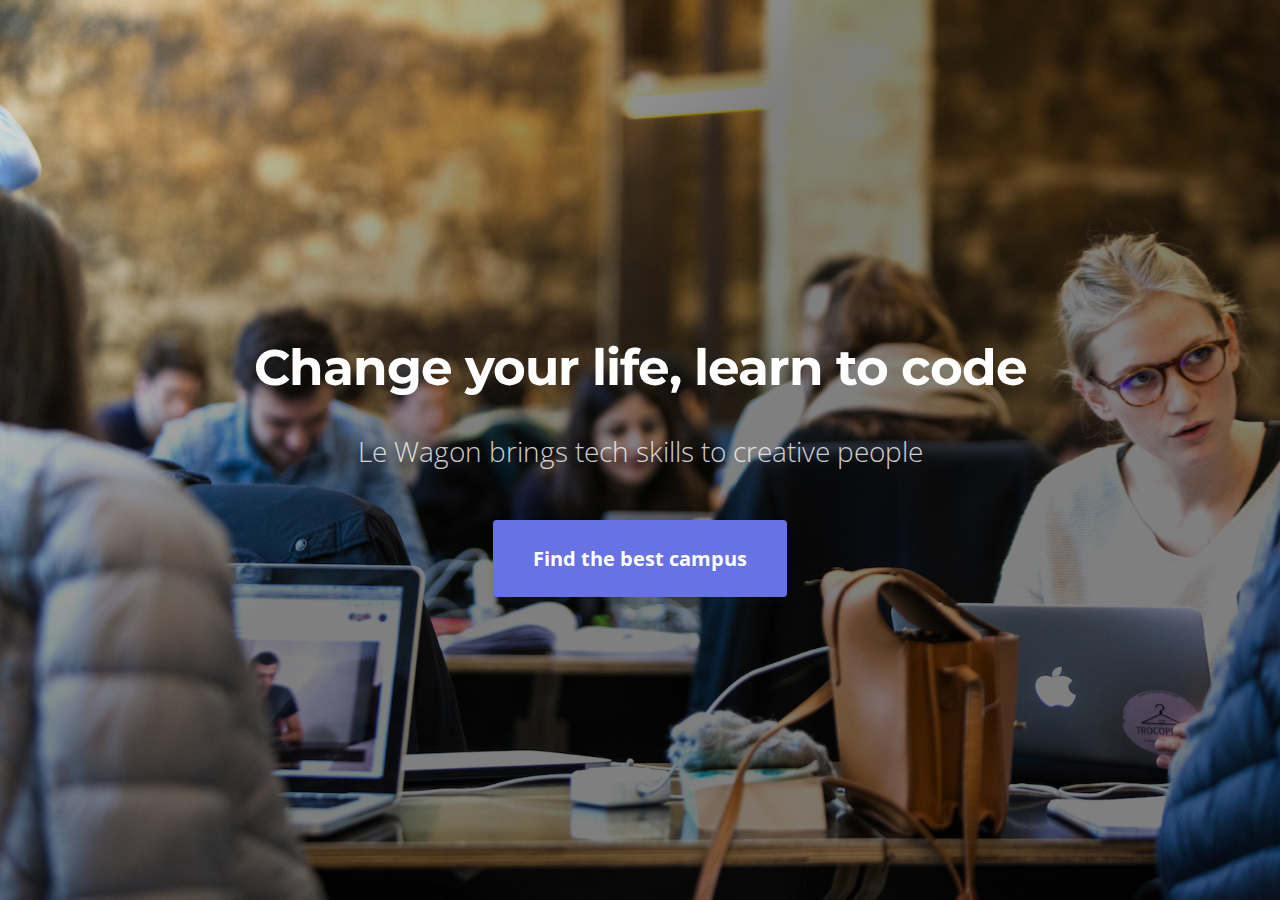
==== index.html @ d4880f66 "Initial commit" ====
<!DOCTYPE html>
<html>
<head>
  <title>Layout Sprint</title>
  <meta charset="utf-8">
  <link href="https://maxcdn.bootstrapcdn.com/font-awesome/4.7.0/css/font-awesome.min.css" rel="stylesheet">
  <link rel="stylesheet" href="css/style.css">
</head>
<body>

  <div class="banner">
    <div class="banner-content">
      <h1>Change your life, learn to code</h1>
      <h2>Le Wagon brings tech skills to creative people</h2>
      <a href="/map.html" class="btn-blue">Find the best campus</a>
    </div>
  </div>

</body>
</html>
---- css/style.css ----
/* --- Import Google Fonts  --- */
@import url("https://fonts.googleapis.com/css?family=Open+Sans:400,300,700|Montserrat:400,700");

/* --- Import components files --- */
@import url("components/containers.css");
@import url("components/buttons.css");
@import url("components/banners.css");
@import url("components/cards.css");
@import url("components/map.css");
@import url("components/newsletter.css");

/* --- Basic styles for fonts & colors --- */
body {
  font-family: "Open Sans", "Helvetica", "sans-serif";
  background: #F7F9FC;
  margin: 0;
}
h1, h2, h3 {
  font-family: "Montserrat", "sans-serif";
}
a {
  color: rgb(200,200,200);
  text-decoration: none;
}
a:hover {
  color: #6A71E1;
}
.text-center {
  text-align: center;
}
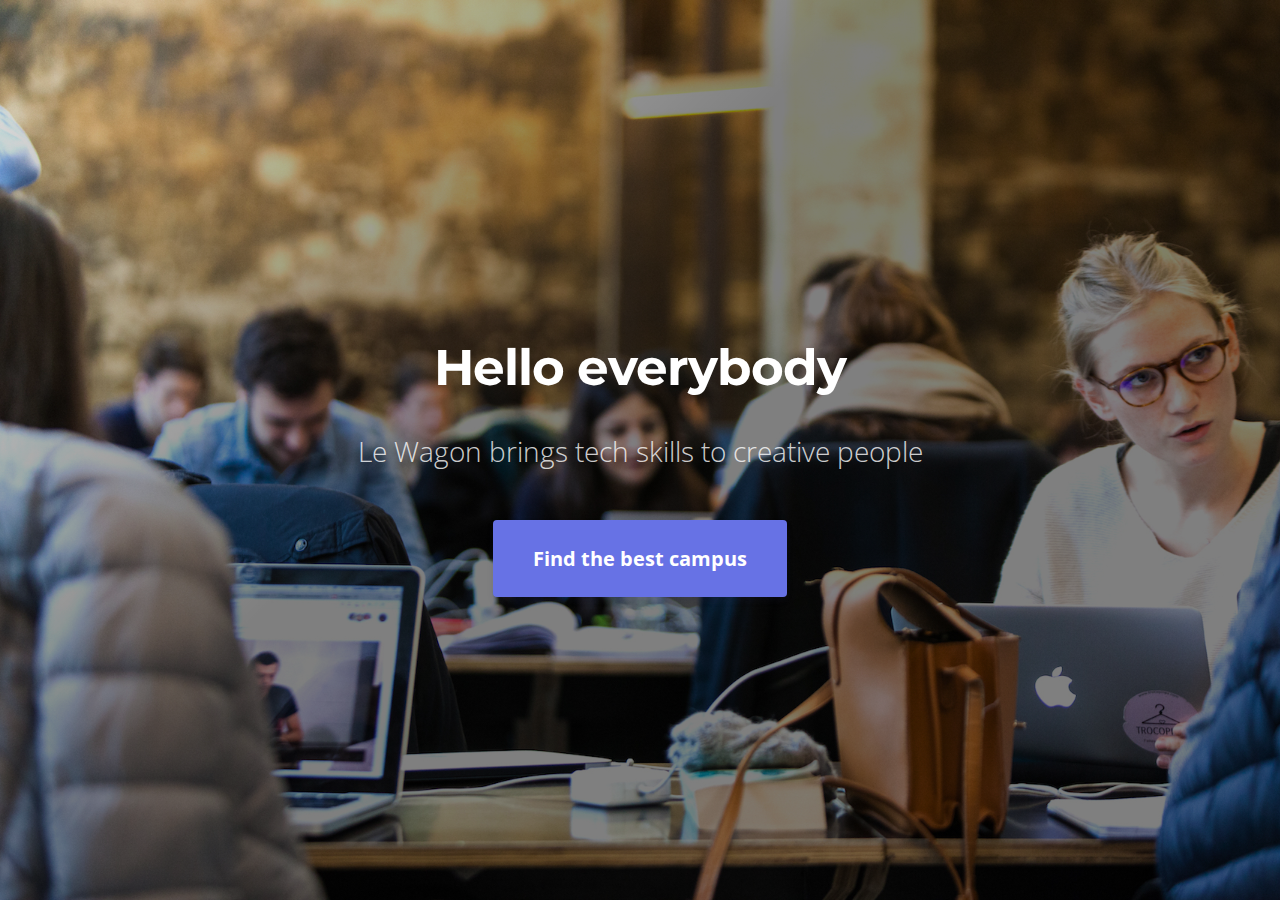
==== commit 7e165106: "Change title h1" ====
--- a/index.html
+++ b/index.html
@@ -10,7 +10,7 @@
 
   <div class="banner">
     <div class="banner-content">
-      <h1>Change your life, learn to code</h1>
+      <h1>Hello everybody</h1>
       <h2>Le Wagon brings tech skills to creative people</h2>
       <a href="/map.html" class="btn-blue">Find the best campus</a>
     </div>
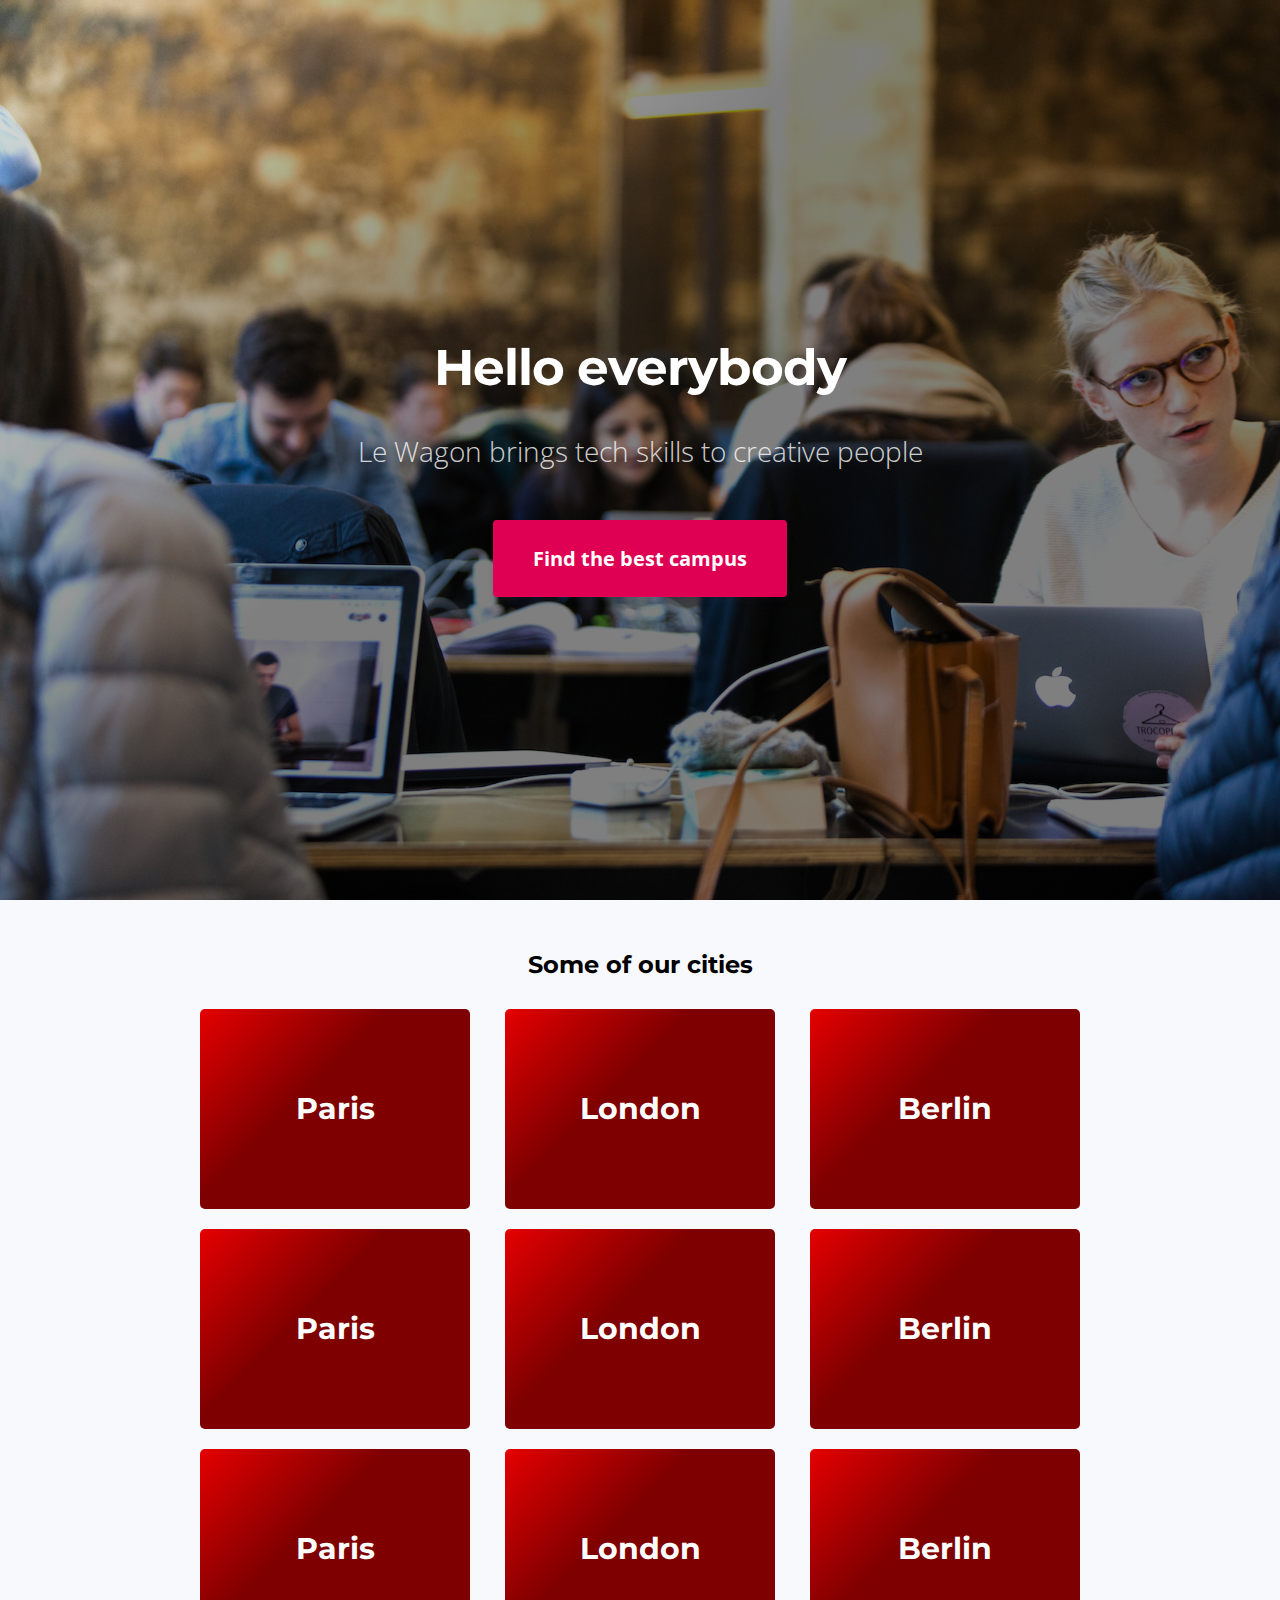
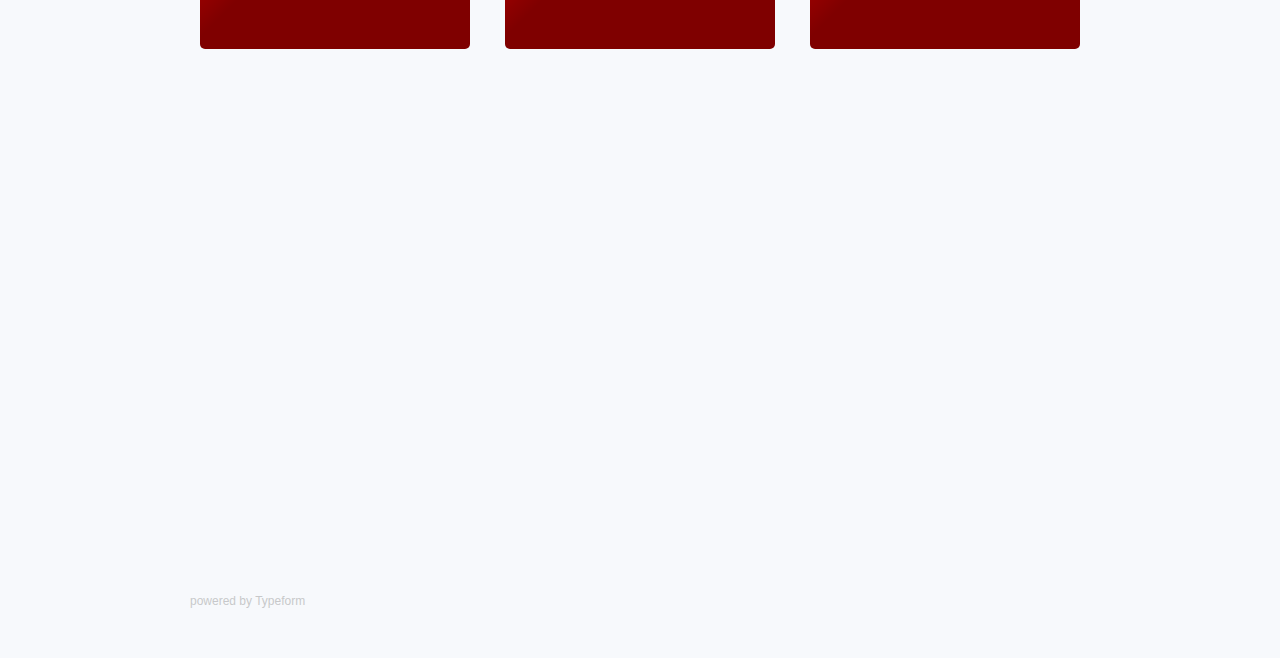
==== commit 2a329981: "final changes" ====
--- a/index.html
+++ b/index.html
@@ -12,9 +12,58 @@
     <div class="banner-content">
       <h1>Hello everybody</h1>
       <h2>Le Wagon brings tech skills to creative people</h2>
-      <a href="/map.html" class="btn-blue">Find the best campus</a>
+      <a href="./map.html" class="btn-blue">Find the best campus</a>
     </div>
   </div>
 
+  <div class="container">
+    
+    <h2 class="text-center">Some of our cities</h2>
+    
+    <div class="cards">
+      
+      <div class="card" style="background-image: linear-gradient(-225deg, rgba(0,0,0,0.1) 0%, rgba(0,0,0,0.5) 40%), url(https://kitt.lewagon.com/placeholder/cities/paris)">
+        <h3>Paris</h3>
+      </div>
+    
+      <div class="card" style="background-image: linear-gradient(-225deg, rgba(0,0,0,0.1) 0%, rgba(0,0,0,0.5) 40%), url(https://kitt.lewagon.com/placeholder/cities/london)">
+       <h3>London</h3>
+      </div>
+    
+      <div class="card" style="background-image: linear-gradient(-225deg, rgba(0,0,0,0.1) 0%, rgba(0,0,0,0.5) 40%), url(https://kitt.lewagon.com/placeholder/cities/berlin)">
+        <h3>Berlin</h3>
+      </div>
+
+      <div class="card" style="background-image: linear-gradient(-225deg, rgba(0,0,0,0.1) 0%, rgba(0,0,0,0.5) 40%), url(https://kitt.lewagon.com/placeholder/cities/paris)">
+        <h3>Paris</h3>
+      </div>
+    
+      <div class="card" style="background-image: linear-gradient(-225deg, rgba(0,0,0,0.1) 0%, rgba(0,0,0,0.5) 40%), url(https://kitt.lewagon.com/placeholder/cities/london)">
+       <h3>London</h3>
+      </div>
+    
+      <div class="card" style="background-image: linear-gradient(-225deg, rgba(0,0,0,0.1) 0%, rgba(0,0,0,0.5) 40%), url(https://kitt.lewagon.com/placeholder/cities/berlin)">
+        <h3>Berlin</h3>
+      </div>
+
+      <div class="card" style="background-image: linear-gradient(-225deg, rgba(0,0,0,0.1) 0%, rgba(0,0,0,0.5) 40%), url(https://kitt.lewagon.com/placeholder/cities/paris)">
+        <h3>Paris</h3>
+      </div>
+    
+      <div class="card" style="background-image: linear-gradient(-225deg, rgba(0,0,0,0.1) 0%, rgba(0,0,0,0.5) 40%), url(https://kitt.lewagon.com/placeholder/cities/london)">
+       <h3>London</h3>
+      </div>
+    
+      <div class="card" style="background-image: linear-gradient(-225deg, rgba(0,0,0,0.1) 0%, rgba(0,0,0,0.5) 40%), url(https://kitt.lewagon.com/placeholder/cities/berlin)">
+        <h3>Berlin</h3>
+      </div>
+
+    </div>
+
+  <div class="typeform-widget" data-url="https://prudencepiettre.typeform.com/to/YeYyP8" style="width: 100%; height: 500px;"></div> <script> (function() { var qs,js,q,s,d=document, gi=d.getElementById, ce=d.createElement, gt=d.getElementsByTagName, id="typef_orm", b="https://embed.typeform.com/"; if(!gi.call(d,id)) { js=ce.call(d,"script"); js.id=id; js.src=b+"embed.js"; q=gt.call(d,"script")[0]; q.parentNode.insertBefore(js,q) } })() </script> <div style="font-family: Sans-Serif;font-size: 12px;color: #999;opacity: 0.5; padding-top: 5px;"> powered by <a href="https://admin.typeform.com/signup?utm_campaign=YeYyP8&utm_source=typeform.com-12306026-Basic&utm_medium=typeform&utm_content=typeform-embedded-poweredbytypeform&utm_term=EN" style="color: #999" target="_blank">Typeform</a> </div>
+
+  </div>
+
 </body>
+
 </html>
--- a/css/style.css
+++ b/css/style.css
@@ -8,6 +8,8 @@
 @import url("components/cards.css");
 @import url("components/map.css");
 @import url("components/newsletter.css");
+@import url("components/navbar.css");
+@import url("components/typeform.css");
 
 /* --- Basic styles for fonts & colors --- */
 body {
